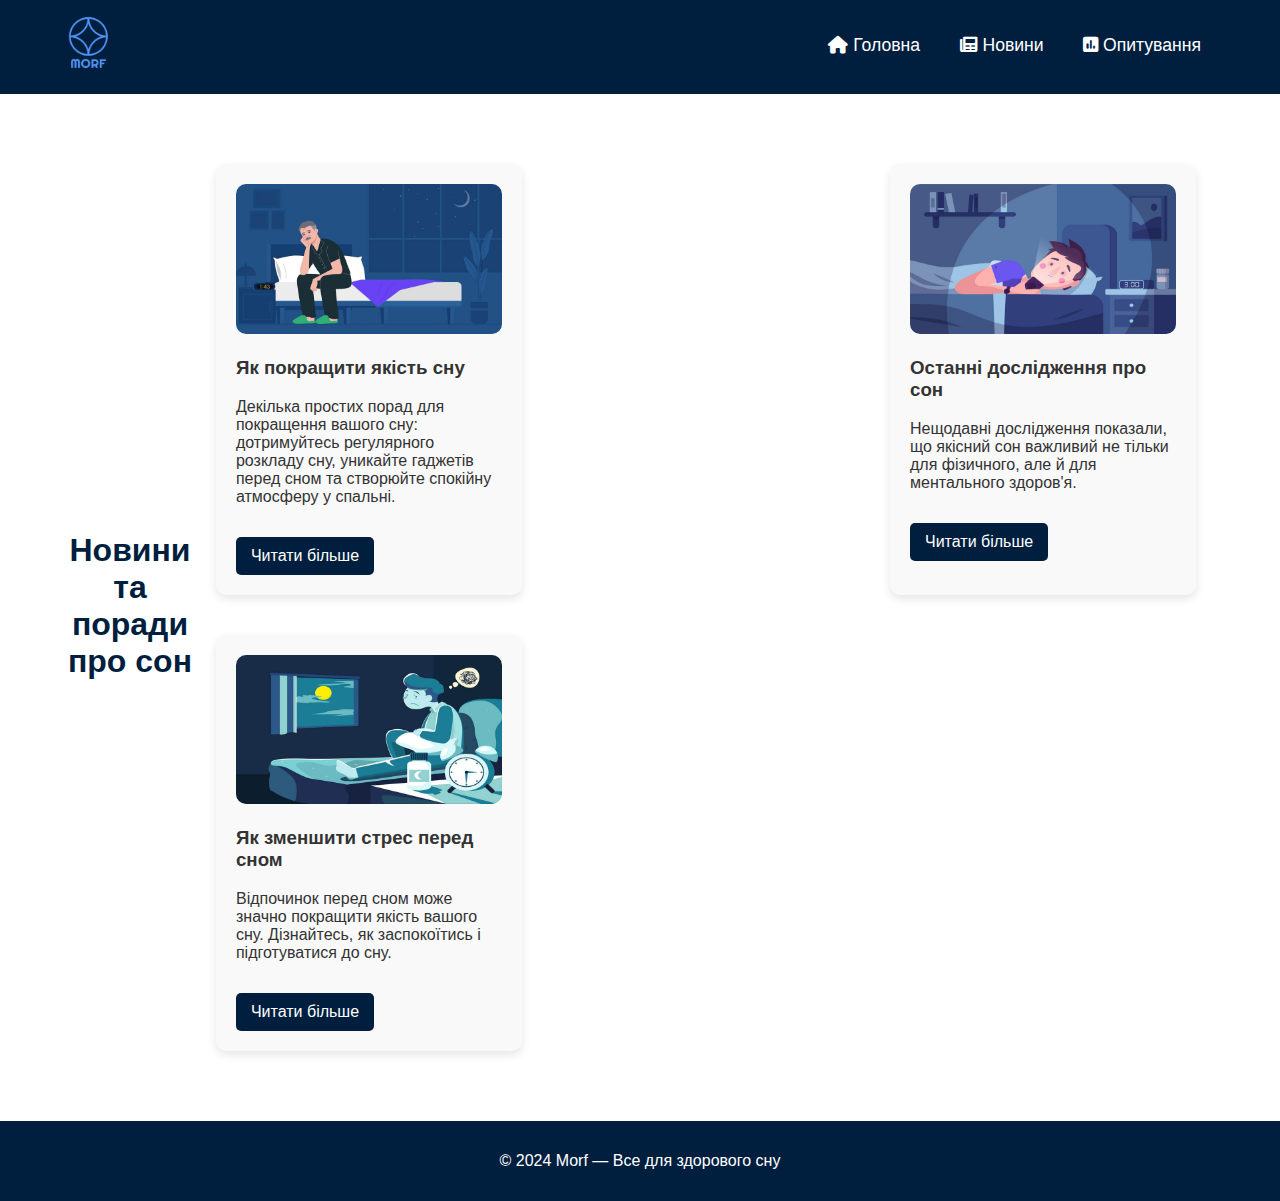
==== news.html @ 2e4f04ed "first commit" ====
<!DOCTYPE html>
<html lang="uk">
<head>
    <meta charset="UTF-8">
    <meta name="viewport" content="width=device-width, initial-scale=1.0">
    <title>Новини про здоровий сон — Morf</title>
    <link rel="stylesheet" href="styles.css">
    <link rel="stylesheet" href="https://cdnjs.cloudflare.com/ajax/libs/font-awesome/6.0.0-beta3/css/all.min.css">
</head>
<body>
    <header>
        <nav class="navbar">
            <div class="container">
                <div class="logo-container">
                    <img src="images/logo.png" alt="Логотип Morf" class="logo">
                </div>
                <ul class="nav-links">
                    <li><a href="index.html"><i class="fas fa-home"></i> Головна</a></li>
                    <li><a href="news.html"><i class="fas fa-newspaper"></i> Новини</a></li>
                    <li><a href="survey.html"><i class="fas fa-poll"></i> Опитування</a></li>
                </ul>
            </div>
        </nav>
    </header>

    <section class="news-section">
        <div class="container">
            <h2 class="section-title">Новини та поради про сон</h2>
            <div class="news-cards">
                <div class="news-card">
                    <img src="images/sleep-news-1.jpg" alt="Зображення новини" class="news-image">
                    <h3>Як покращити якість сну</h3>
                    <p>Декілька простих порад для покращення вашого сну: дотримуйтесь регулярного розкладу сну, уникайте гаджетів перед сном та створюйте спокійну атмосферу у спальні.</p>
                    <a href="#" class="read-more">Читати більше</a>
                </div>
                <div class="news-card">
                    <img src="images/sleep-news-2.jpg" alt="Зображення новини" class="news-image">
                    <h3>Останні дослідження про сон</h3>
                    <p>Нещодавні дослідження показали, що якісний сон важливий не тільки для фізичного, але й для ментального здоров'я.</p>
                    <a href="#" class="read-more">Читати більше</a>
                </div>
                <div class="news-card">
                    <img src="images/sleep-news-3.jpg" alt="Зображення новини" class="news-image">
                    <h3>Як зменшити стрес перед сном</h3>
                    <p>Відпочинок перед сном може значно покращити якість вашого сну. Дізнайтесь, як заспокоїтись і підготуватися до сну.</p>
                    <a href="#" class="read-more">Читати більше</a>
                </div>
            </div>
        </div>
    </section>

    <footer>
        <p>&copy; 2024 Morf — Все для здорового сну</p>
    </footer>
</body>
</html>
---- styles.css ----
body {
    font-family: Arial, sans-serif;
    margin: 0;
    padding: 0;
    background-color: #f4f4f4;
    color: #333;
}

.navbar {
    background-color: #001f3f;
    padding: 15px 0;
}

.container {
    width: 90%;
    margin: 0 auto;
    display: flex;
    justify-content: space-between;
    align-items: center;
}

.logo {
    width: 50px;
    height: auto;
}

.nav-links {
    list-style: none;
}

.nav-links li {
    display: inline;
    margin-left: 20px;
}

.nav-links li a {
    color: white;
    text-decoration: none;
    font-size: 1.1em;
}

.nav-links li a:hover {
    color: #fdd835;
}


.hero {
    background-color: #ffffff; 
    height: 80vh;
    display: flex;
    justify-content: center;
    align-items: center;
    text-align: center;
    padding: 20px;
}

.hero-content {
    color: #333333; 
    max-width: 600px;
}

.hero h1 {
    font-size: 3em;
    margin-bottom: 10px;
    color: #001f3f; 
}

.hero p {
    font-size: 1.5em;
    margin-bottom: 20px;
    color: #333333; 
}

.cta-btn {
    background-color: #001f3f;
    color: #ffffff;
    padding: 10px 20px;
    text-decoration: none;
    font-size: 1.2em;
    border-radius: 5px;
}

.cta-btn:hover {
    background-color: #002855;
}


.features {
    padding: 50px 0;
    background-color: #fff;
}

.features h2 {
    text-align: center; 
    margin-bottom: 40px;
    color: #001f3f;
    font-size: 2.5em; 
}

.cards {
    display: flex;
    justify-content: space-around;
    flex-wrap: wrap;
}

.card {
    background-color: #fdd835;
    padding: 20px;
    border-radius: 10px;
    text-align: center;
    width: 30%;
    margin: 20px;
    box-shadow: 0 4px 8px rgba(0, 0, 0, 0.2);
    transition: transform 0.3s;
}

.card:hover {
    transform: translateY(-10px);
}

.card-icon {
    font-size: 3em;
    margin-bottom: 15px;
    color: #001f3f;
}

.card h3 {
    color: #001f3f;
    margin-bottom: 10px;
}

.card p {
    font-size: 1.1em;
    color: #333;
}

.news-section {
    padding: 50px 0;
    background-color: #ffffff; 
    border-top: 4px solid #001f3f; 
}

.section-title {
    text-align: center; 
    margin-bottom: 40px; 
    color: #001f3f; 
    font-size: 2.5em; 
    font-weight: bold; 
}

.news-cards {
    display: flex;
    justify-content: space-between;
    flex-wrap: wrap; 
}

.news-card {
    background-color: #f9f9f9; 
    border-radius: 10px; 
    padding: 20px;
    margin: 20px;
    box-shadow: 0 4px 10px rgba(0, 0, 0, 0.1); 
    transition: transform 0.3s, box-shadow 0.3s;
    width: calc(30% - 40px); 
}

.news-card:hover {
    transform: translateY(-5px); 
    box-shadow: 0 6px 15px rgba(0, 0, 0, 0.2); 
}

.news-image {
    width: 100%; 
    border-radius: 10px;
    height: auto; 
}

.read-more {
    display: inline-block; 
    margin-top: 15px; 
    padding: 10px 15px; 
    background-color: #001f3f; 
    color: white; 
    border-radius: 5px; 
    text-decoration: none; 
    transition: background-color 0.3s; 
}

.read-more:hover {
    background-color: #002855; 
}

body {
    font-family: Arial, sans-serif;
    margin: 0;
    padding: 0;
    background-color: #f4f4f4;
    color: #333;
}


.header-title {
    text-align: center;
    margin: 20px 0;
    font-size: 2.5em;
    color: #001f3f; 
}


.navbar {
    background-color: #001f3f;
    padding: 15px 0;
    text-align: center;
}

.navbar ul {
    list-style: none;
    padding: 0;
}

.navbar li {
    display: inline;
    margin: 0 15px;
}

.navbar a {
    color: white;
    text-decoration: none;
    font-size: 1.1em;
}

.navbar a:hover {
    color: #fdd835;
}

body {
    font-family: Arial, sans-serif;
    margin: 0;
    padding: 0;
    background-color: #f4f4f4;
    color: #333;
}

.navbar {
    background-color: #001f3f;
    padding: 15px 0;
}

.container {
    width: 90%;
    margin: 0 auto;
    display: flex;
    justify-content: space-between;
    align-items: center;
}

.logo {
    width: 50px;
    height: auto;
}

.logo-text {
    color: #fdd835;
    font-size: 1.8em;
    margin-left: 10px;
}

.nav-links {
    list-style: none;
}

.nav-links li {
    display: inline;
    margin-left: 20px;
}

.nav-links li a {
    color: white;
    text-decoration: none;
    font-size: 1.1em;
}

.nav-links li a:hover {
    color: #fdd835;
}


.survey-section {
    padding: 50px 0; 
    background-color: #f4f4f4; 
    text-align: center;
}

.section-title {
    font-size: 2em; 
    margin-bottom: 30px; 
    color: #001f3f; 
}

.survey-form {
    max-width: 600px; 
    margin: 0 auto; 
    background-color: white; 
    padding: 20px;
    border-radius: 10px;
    box-shadow: 0 4px 8px rgba(0, 0, 0, 0.2); 
}

.survey-form label {
    display: block;
    margin: 15px 0 5px;
}

.survey-form input, .survey-form select {
    width: 100%;
    padding: 10px;
    margin-bottom: 20px;
    border: 1px solid #ccc;
    border-radius: 5px;
}

.center-radio {
    display: flex;
    justify-content: space-between;
    margin: 10px 0;
}
label {
    display: block; 
    margin: 15px 0 5px;
    font-weight: bold; 
}

input, select {
    width: 100%; 
    padding: 10px;
    margin-bottom: 20px; 
    border: 1px solid #ccc; 
    border-radius: 5px; 
}

.btn-submit, .btn-reset {
    background-color: #001f3f; 
    color: white;
    padding: 10px 20px; 
    border: none; 
    border-radius: 5px; 
    cursor: pointer; 
    font-size: 1em; 
    margin: 5px;
}

.btn-submit:hover, .btn-reset:hover {
    background-color: #002855;
}

footer {
    background-color: #001f3f;
    color: white;
    text-align: center;
    padding: 15px 0;
}
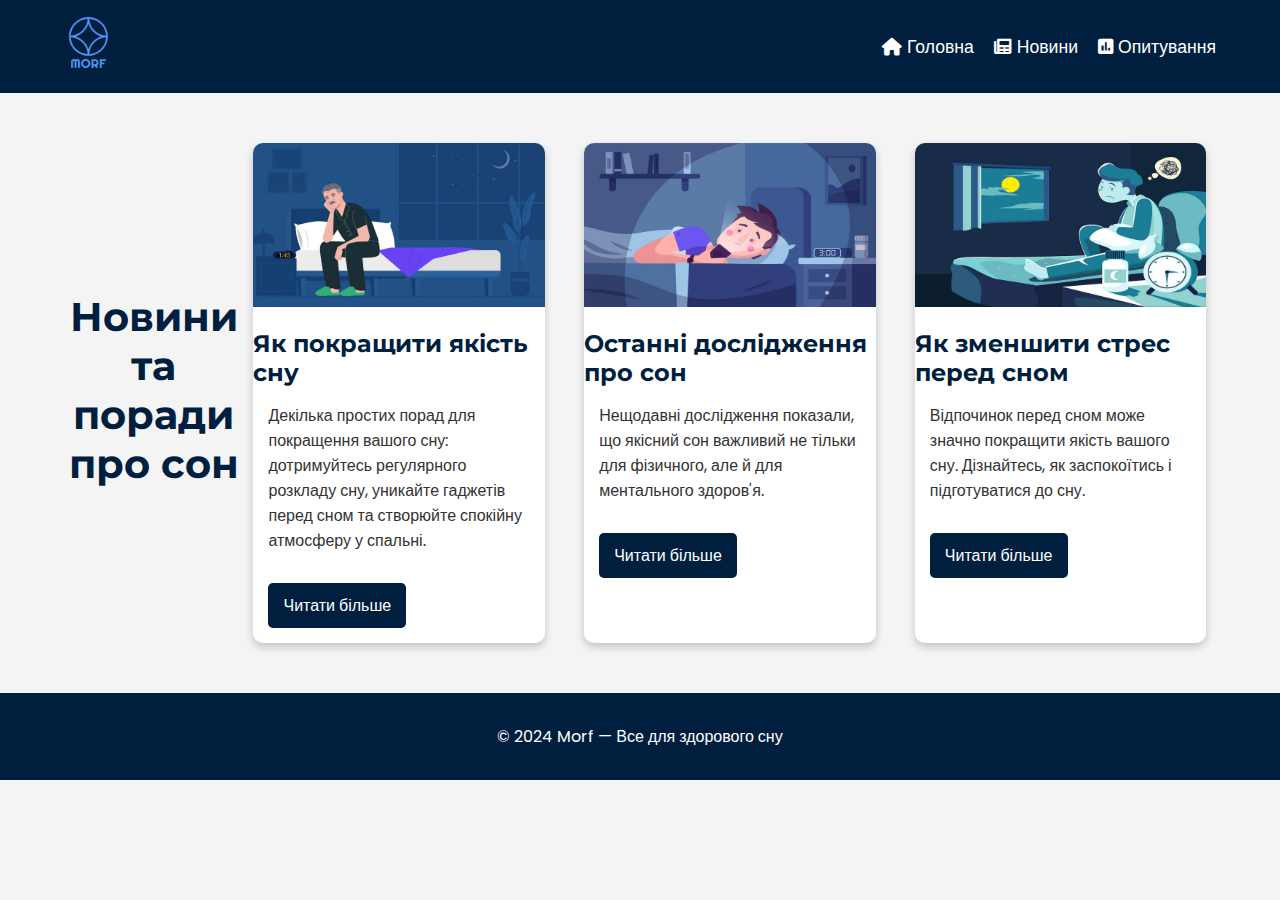
==== commit fa12c858: "first commit" ====
--- a/news.html
+++ b/news.html
@@ -4,8 +4,9 @@
     <meta charset="UTF-8">
     <meta name="viewport" content="width=device-width, initial-scale=1.0">
     <title>Новини про здоровий сон — Morf</title>
-    <link rel="stylesheet" href="styles.css">
+    <link rel="stylesheet" href="styles/styles.css">
     <link rel="stylesheet" href="https://cdnjs.cloudflare.com/ajax/libs/font-awesome/6.0.0-beta3/css/all.min.css">
+    <link href="https://fonts.googleapis.com/css2?family=Montserrat:wght@400;700&family=Poppins:wght@300;400;600&display=swap" rel="stylesheet">
 </head>
 <body>
     <header>
--- a/styles/styles.css
+++ b/styles/styles.css
@@ -0,0 +1,268 @@
+:root {
+    --primary-color: #001f3f;
+    --secondary-color: #fdd835;
+    --accent-color: #FF6347;
+    --hover-color: #002855;
+}
+
+body {
+    font-family: 'Poppins', Arial, sans-serif;
+    margin: 0;
+    padding: 0;
+    background-color: #f4f4f4;
+    color: #333;
+}
+
+h1, h2, h3 {
+    font-family: 'Montserrat', Arial, sans-serif;
+    font-weight: 700;
+    color: var(--primary-color);
+}
+
+.navbar {
+    background-color: var(--primary-color);
+    padding: 15px 0;
+}
+
+.container {
+    width: 90%;
+    margin: 0 auto;
+    display: flex;
+    justify-content: space-between;
+    align-items: center;
+}
+
+.logo {
+    width: 50px;
+    height: auto;
+}
+
+.nav-links {
+    list-style: none;
+    display: flex;
+    gap: 20px;
+}
+
+.nav-links li {
+    display: inline;
+}
+
+.nav-links li a {
+    color: white;
+    text-decoration: none;
+    font-size: 1.1em;
+}
+
+.nav-links li a:hover {
+    color: var(--secondary-color);
+}
+
+.hero {
+    background-color: #ffffff;
+    height: 80vh;
+    display: flex;
+    justify-content: center;
+    align-items: center;
+    text-align: center;
+    padding: 20px;
+}
+
+.hero-content {
+    color: #333333;
+    max-width: 600px;
+}
+
+.hero h1 {
+    font-size: 3em;
+    margin-bottom: 10px;
+    color: var(--primary-color);
+}
+
+.hero p {
+    font-size: 1.5em;
+    margin-bottom: 20px;
+}
+
+.cta-btn {
+    background-color: var(--primary-color);
+    color: #ffffff;
+    padding: 10px 20px;
+    text-decoration: none;
+    font-size: 1.2em;
+    border-radius: 5px;
+}
+
+.cta-btn:hover {
+    background-color: var(--hover-color);
+}
+
+.features {
+    padding: 50px 0;
+    background-color: #fff;
+}
+
+.features h2 {
+    text-align: center;
+    margin-bottom: 40px;
+    color: var(--primary-color);
+    font-size: 2.5em;
+}
+
+.cards {
+    display: flex;
+    justify-content: space-around;
+    flex-wrap: wrap;
+}
+
+.card {
+    background-color: var(--secondary-color);
+    padding: 20px;
+    border-radius: 10px;
+    text-align: center;
+    width: 30%;
+    margin: 20px;
+    box-shadow: 0 4px 8px rgba(0, 0, 0, 0.2);
+    transition: transform 0.3s;
+    text-decoration: none;
+    color: var(--primary-color);
+}
+
+.card:hover {
+    transform: translateY(-10px);
+}
+
+.card-icon {
+    font-size: 3em;
+    margin-bottom: 15px;
+}
+
+.news-section {
+    padding: 50px 0;
+    background-color: #f4f4f4;
+}
+
+.section-title {
+    text-align: center;
+    font-family: 'Montserrat', Arial, sans-serif;
+    font-size: 2.5em;
+    margin-bottom: 40px;
+    color: var(--primary-color);
+}
+
+.news-cards {
+    display: flex;
+    justify-content: space-around;
+    flex-wrap: wrap;
+    gap: 20px;
+}
+
+.news-card {
+    background-color: white;
+    border-radius: 10px;
+    box-shadow: 0 4px 8px rgba(0, 0, 0, 0.2);
+    overflow: hidden;
+    width: 30%;
+    transition: transform 0.3s;
+    text-decoration: none;
+    color: #333;
+}
+
+.news-card:hover {
+    transform: scale(1.05);
+}
+
+.news-image {
+    width: 100%;
+    height: auto;
+}
+
+.news-card h3 {
+    font-family: 'Montserrat', Arial, sans-serif;
+    font-size: 1.5em;
+    margin: 15px 0;
+}
+
+.news-card p {
+    padding: 0 15px;
+    font-family: 'Poppins', Arial, sans-serif;
+    margin-bottom: 15px;
+}
+
+.read-more {
+    display: inline-block;
+    margin: 15px;
+    padding: 10px 15px;
+    background-color: var(--primary-color);
+    color: white;
+    text-decoration: none;
+    border-radius: 5px;
+    transition: background-color 0.3s;
+}
+
+.read-more:hover {
+    background-color: var(--hover-color);
+}
+
+.survey-section {
+    padding: 50px 20px;
+    background-color: white;
+}
+
+.survey-section h2 {
+    text-align: center;
+    margin-bottom: 40px;
+    font-family: 'Montserrat', Arial, sans-serif;
+    color: var(--primary-color);
+}
+
+.survey-form {
+    max-width: 600px;
+    margin: 0 auto;
+    display: flex;
+    flex-direction: column;
+    gap: 15px;
+}
+
+.survey-form label {
+    font-weight: bold;
+}
+
+.survey-form input, 
+.survey-form select {
+    padding: 10px;
+    border: 1px solid #ccc;
+    border-radius: 5px;
+}
+
+.survey-form input:focus, 
+.survey-form select:focus {
+    border-color: var(--accent-color);
+    outline: none;
+}
+
+.center-radio {
+    display: flex;
+    justify-content: space-between;
+    align-items: center;
+}
+
+.btn-submit, .btn-reset {
+    background-color: var(--accent-color);
+    color: white;
+    padding: 10px 20px;
+    border: none;
+    border-radius: 5px;
+    cursor: pointer;
+    font-weight: bold;
+}
+
+.btn-submit:hover, .btn-reset:hover {
+    background-color: #FF4500;
+}
+
+footer {
+    background-color: var(--primary-color);
+    color: white;
+    text-align: center;
+    padding: 15px 0;
+}
